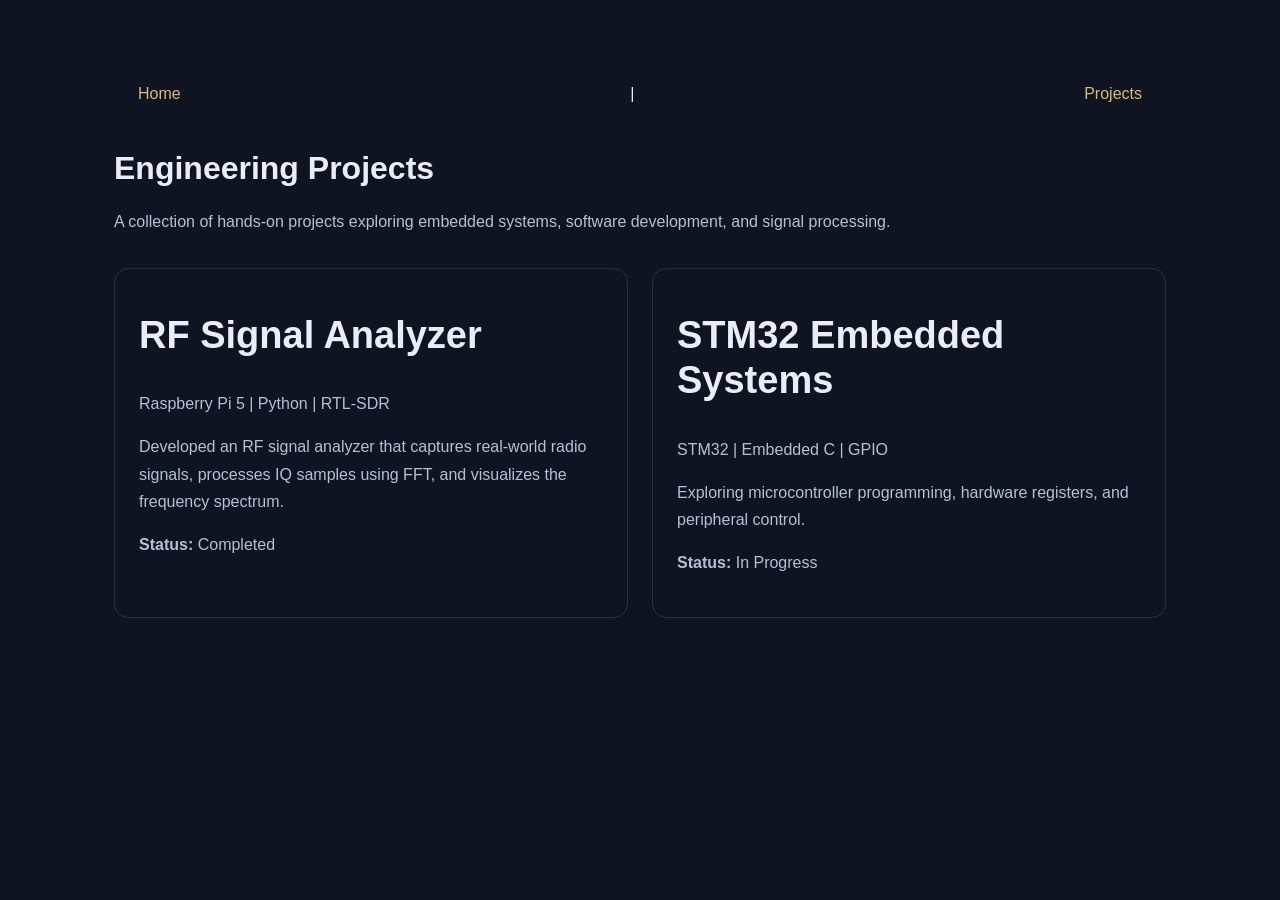
==== projects.html @ ce61bd2b "Add engineering projects page" ====
<!DOCTYPE html>
<html lang="en">
<head>
  <meta charset="UTF-8">
  <meta name="viewport" content="width=device-width, initial-scale=1.0">
  <title>Engineering Projects | Portfolio</title>
  <link rel="stylesheet" href="style.css">
  <style>
    .projects-container {
      max-width: 1100px;
      margin: 60px auto;
      padding: 0 24px;
    }
    .projects-grid {
      display: grid;
      grid-template-columns: repeat(auto-fit, minmax(280px, 1fr));
      gap: 24px;
      margin-top: 32px;
    }
    .project-card {
      border: 1px solid #5556;
      border-radius: 14px;
      padding: 24px;
    }
    .project-card img {
      width: 100%;
      border-radius: 8px;
    }
    .project-card a {
      display: inline-block;
      margin-top: 12px;
    }
  </style>
</head>
<body>
  <main class="projects-container">
    <nav>
      <a href="index.html">Home</a> |
      <a href="projects.html">Projects</a>
    </nav>

    <h1>Engineering Projects</h1>
    <p>
      A collection of hands-on projects exploring
      embedded systems, software development,
      and signal processing.
    </p>

    <div class="projects-grid">
      <article class="project-card">
        <h2>RF Signal Analyzer</h2>
        <p>Raspberry Pi 5 | Python | RTL-SDR</p>
        <p>
          Developed an RF signal analyzer that captures
          real-world radio signals, processes IQ samples
          using FFT, and visualizes the frequency spectrum.
        </p>
        <p><strong>Status:</strong> Completed</p>
      </article>

      <article class="project-card">
        <h2>STM32 Embedded Systems</h2>
        <p>STM32 | Embedded C | GPIO</p>
        <p>
          Exploring microcontroller programming,
          hardware registers, and peripheral control.
        </p>
        <p><strong>Status:</strong> In Progress</p>
      </article>
    </div>
  </main>
</body>
</html>
---- style.css ----
:root {
  --bg: #0f1423;
  --surface: #171e30;
  --text: #e9edf5;
  --muted: #b4c1d4;
  --gold: #d6bd73;
  --border: #293246;
}

* {
  box-sizing: border-box;
}

html {
  scroll-behavior: smooth;
}

body {
  margin: 0;
  background: var(--bg);
  color: var(--text);
  font-family: Arial, Helvetica, sans-serif;
  line-height: 1.7;
}

a {
  color: var(--gold);
  text-decoration: none;
}

header {
  border-bottom: 1px solid var(--border);
}

nav {
  max-width: 1120px;
  margin: auto;
  padding: 20px 24px;
  display: flex;
  align-items: center;
  justify-content: space-between;
  gap: 24px;
}

.brand {
  color: var(--text);
  font-weight: 800;
  letter-spacing: 1px;
}

.brand span {
  color: var(--gold);
}

.links {
  display: flex;
  flex-wrap: wrap;
  gap: 24px;
}

.links a {
  color: var(--text);
  font-size: 14px;
}

main {
  max-width: 1120px;
  margin: auto;
  padding: 0 24px;
}

section {
  padding: 90px 0;
  border-bottom: 1px solid var(--border);
}

.eyebrow {
  color: var(--gold);
  font-size: 12px;
  font-weight: 800;
  letter-spacing: 2px;
  text-transform: uppercase;
}

h1, h2, h3 {
  line-height: 1.2;
}

h2 {
  font-size: 38px;
  margin: 20px 0 32px;
}

p {
  color: var(--muted);
}

/* HOMEPAGE */

.hero {
  padding: 100px 0;
}

.hero-layout {
  display: grid;
  grid-template-columns: minmax(0, 1.6fr) minmax(0, 1fr);
  gap: 50px;
  align-items: center;
}

.hero-text {
  min-width: 0;
}

.hero-name {
  color: var(--gold);
  font-size: 22px;
  font-weight: 700;
  margin: 22px 0;
}

.hero h1 {
  font-size: clamp(38px, 4.2vw, 60px);
  line-height: 1.12;
  letter-spacing: -1.5px;
  margin: 20px 0 28px;
}

.hero h1 em {
  display: block;
  color: var(--gold);
  font-style: normal;
}

.lead {
  font-size: 19px;
  line-height: 1.8;
  max-width: 650px;
}

.actions {
  display: flex;
  align-items: center;
  flex-wrap: wrap;
  gap: 24px;
  margin-top: 32px;
}

.button {
  display: inline-block;
  background: var(--gold);
  color: #101626;
  padding: 14px 22px;
  border-radius: 5px;
  font-weight: 700;
}

.secondary {
  color: var(--gold);
}

/* PHOTO ON RIGHT */

.hero-image {
  width: 100%;
  min-width: 0;
}

.hero-photo {
  display: block;
  width: 100%;
  max-width: 390px;
  height: 480px;
  margin-left: auto;
  object-fit: cover;
  object-position: center;
  border-radius: 18px;
}

/* PROJECTS */

.cards {
  display: grid;
  grid-template-columns: repeat(3, minmax(0, 1fr));
  gap: 24px;
}

.project {
  padding: 24px;
  background: var(--surface);
  border: 1px solid var(--border);
  border-radius: 12px;
}

.project h3 {
  font-size: 21px;
}

.visual {
  display: flex;
  justify-content: space-between;
  gap: 12px;
  padding: 20px;
  background: #222c42;
  border-radius: 8px;
  color: var(--gold);
  font-weight: 800;
}

.visual span {
  font-size: 10px;
  letter-spacing: 1px;
}

.tags {
  color: var(--gold);
  font-size: 13px;
}

small, .note {
  color: var(--muted);
  font-size: 13px;
}

/* ROADMAP */

.timeline {
  display: grid;
  gap: 24px;
  margin-top: 36px;
}

.timeline > div {
  padding: 24px;
  border-left: 3px solid var(--gold);
  background: var(--surface);
}

.timeline b {
  color: var(--text);
}

/* SKILLS */

.two {
  display: grid;
  grid-template-columns: repeat(2, minmax(0, 1fr));
  gap: 32px;
}

footer {
  padding: 32px 20px;
  text-align: center;
  color: var(--muted);
  font-size: 13px;
}

/* MOBILE RESPONSIVENESS */

@media (max-width: 850px) {
  .hero-layout {
    grid-template-columns: 1fr;
  }

  .hero-image {
    max-width: 420px;
  }

  .hero-photo {
    margin-left: 0;
    height: auto;
    max-height: 500px;
  }

  .cards {
    grid-template-columns: 1fr;
  }

  .two {
    grid-template-columns: 1fr;
  }

  .hero {
    padding: 60px 0;
  }
}

@media (max-width: 600px) {
  nav {
    flex-direction: column;
    align-items: flex-start;
  }

  .links {
    gap: 14px;
  }

  .hero h1 {
    font-size: 40px;
  }

  section {
    padding: 60px 0;
  }
}
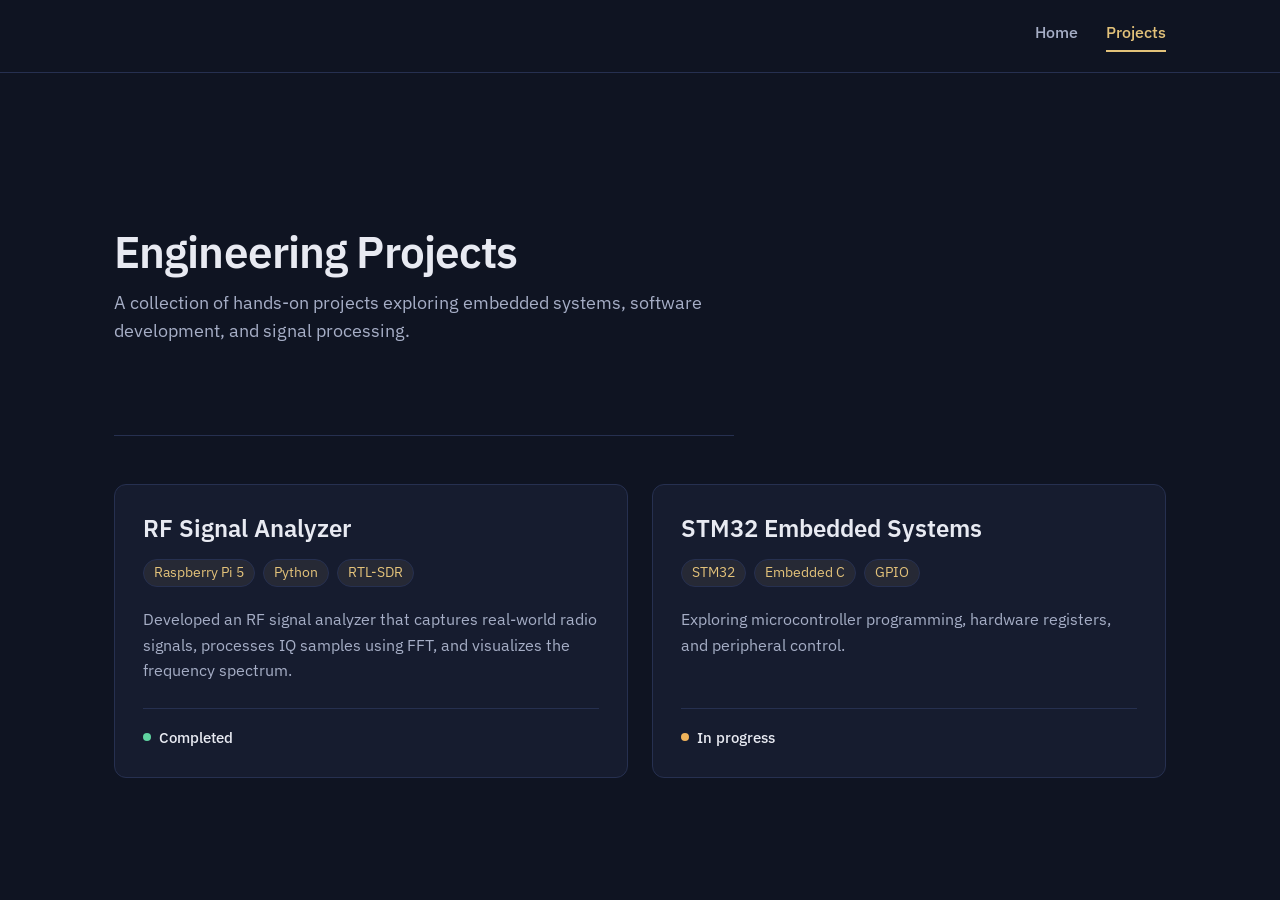
==== commit e717cca5: "Update projects.html" ====
--- a/projects.html
+++ b/projects.html
@@ -5,68 +5,211 @@
   <meta charset="UTF-8">
   <meta name="viewport" content="width=device-width, initial-scale=1.0">
   <title>Engineering Projects | Portfolio</title>
+  <link rel="preconnect" href="https://fonts.googleapis.com">
+  <link rel="preconnect" href="https://fonts.gstatic.com" crossorigin>
+  <link href="https://fonts.googleapis.com/css2?family=IBM+Plex+Sans:wght@400;500;600&display=swap" rel="stylesheet">
   <link rel="stylesheet" href="style.css">
   <style>
+    :root {
+      --bg: #0f1422;
+      --surface: #161c2f;
+      --border: #263050;
+      --text: #e8eaf2;
+      --muted: #a6aec6;
+      --accent: #e3c27a;
+      --done: #5fd3a0;
+      --active: #f0b35a;
+    }
+
+    * { box-sizing: border-box; }
+
+    body {
+      margin: 0;
+      background: var(--bg);
+      color: var(--text);
+      font-family: "IBM Plex Sans", system-ui, -apple-system, "Segoe UI", sans-serif;
+      line-height: 1.6;
+    }
+
+    .site-header {
+      border-bottom: 1px solid var(--border);
+    }
+
+    .site-nav {
+      max-width: 1100px;
+      margin: 0 auto;
+      padding: 20px 24px;
+      display: flex;
+      justify-content: flex-end;
+      gap: 28px;
+    }
+
+    .site-nav a {
+      color: var(--muted);
+      text-decoration: none;
+      font-weight: 500;
+      padding-bottom: 4px;
+      border-bottom: 2px solid transparent;
+    }
+
+    .site-nav a:hover { color: var(--accent); }
+
+    .site-nav a[aria-current="page"] {
+      color: var(--accent);
+      border-bottom-color: var(--accent);
+    }
+
+    a:focus-visible {
+      outline: 2px solid var(--accent);
+      outline-offset: 4px;
+      border-radius: 4px;
+    }
+
     .projects-container {
       max-width: 1100px;
-      margin: 60px auto;
-      padding: 0 24px;
-    }
+      margin: 0 auto;
+      padding: 64px 24px 96px;
+    }
+
+    .projects-intro { max-width: 62ch; }
+
+    .projects-intro h1 {
+      margin: 0 0 12px;
+      font-size: clamp(2rem, 4vw, 2.75rem);
+      font-weight: 600;
+      line-height: 1.15;
+      letter-spacing: -0.02em;
+    }
+
+    .projects-intro p {
+      margin: 0;
+      color: var(--muted);
+      font-size: 1.1rem;
+    }
+
     .projects-grid {
       display: grid;
-      grid-template-columns: repeat(auto-fit, minmax(280px, 1fr));
+      grid-template-columns: repeat(auto-fit, minmax(300px, 1fr));
       gap: 24px;
-      margin-top: 32px;
-    }
+      margin-top: 48px;
+    }
+
     .project-card {
-      border: 1px solid #5556;
-      border-radius: 14px;
-      padding: 24px;
-    }
-    .project-card img {
-      width: 100%;
-      border-radius: 8px;
-    }
-    .project-card a {
-      display: inline-block;
-      margin-top: 12px;
+      display: flex;
+      flex-direction: column;
+      background: var(--surface);
+      border: 1px solid var(--border);
+      border-radius: 12px;
+      padding: 28px;
+      transition: border-color 0.2s;
+    }
+
+    .project-card:hover { border-color: var(--accent); }
+
+    .project-card h2 {
+      margin: 0 0 16px;
+      font-size: 1.5rem;
+      font-weight: 600;
+      line-height: 1.25;
+    }
+
+    .tags {
+      display: flex;
+      flex-wrap: wrap;
+      gap: 8px;
+      margin: 0 0 20px;
+      padding: 0;
+      list-style: none;
+    }
+
+    .tags li {
+      font-size: 0.85rem;
+      color: var(--accent);
+      border: 1px solid var(--border);
+      background: rgba(227, 194, 122, 0.08);
+      padding: 2px 10px;
+      border-radius: 999px;
+    }
+
+    .project-card p.summary {
+      margin: 0 0 24px;
+      color: var(--muted);
+    }
+
+    .status {
+      display: inline-flex;
+      align-items: center;
+      gap: 8px;
+      margin: auto 0 0;
+      padding-top: 16px;
+      border-top: 1px solid var(--border);
+      font-size: 0.95rem;
+      color: var(--muted);
+    }
+
+    .status::before {
+      content: "";
+      width: 8px;
+      height: 8px;
+      border-radius: 50%;
+      background: var(--dot, var(--muted));
+    }
+
+    .status strong { color: var(--text); font-weight: 500; }
+    .status.completed { --dot: var(--done); }
+    .status.in-progress { --dot: var(--active); }
+
+    @media (max-width: 480px) {
+      .projects-container { padding-top: 40px; }
+      .project-card { padding: 22px; }
     }
   </style>
 </head>
 <body>
+  <header class="site-header">
+    <nav class="site-nav" aria-label="Main">
+      <a href="index.html">Home</a>
+      <a href="projects.html" aria-current="page">Projects</a>
+    </nav>
+  </header>
+
   <main class="projects-container">
-    <nav>
-      <a href="index.html">Home</a> |
-      <a href="projects.html">Projects</a>
-    </nav>
-
-    <h1>Engineering Projects</h1>
-    <p>
-      A collection of hands-on projects exploring
-      embedded systems, software development,
-      and signal processing.
-    </p>
+    <section class="projects-intro">
+      <h1>Engineering Projects</h1>
+      <p>
+        A collection of hands-on projects exploring embedded systems,
+        software development, and signal processing.
+      </p>
+    </section>
 
     <div class="projects-grid">
       <article class="project-card">
         <h2>RF Signal Analyzer</h2>
-        <p>Raspberry Pi 5 | Python | RTL-SDR</p>
-        <p>
-          Developed an RF signal analyzer that captures
-          real-world radio signals, processes IQ samples
-          using FFT, and visualizes the frequency spectrum.
+        <ul class="tags" aria-label="Technologies">
+          <li>Raspberry Pi 5</li>
+          <li>Python</li>
+          <li>RTL-SDR</li>
+        </ul>
+        <p class="summary">
+          Developed an RF signal analyzer that captures real-world radio
+          signals, processes IQ samples using FFT, and visualizes the
+          frequency spectrum.
         </p>
-        <p><strong>Status:</strong> Completed</p>
+        <p class="status completed"><strong>Completed</strong></p>
       </article>
 
       <article class="project-card">
         <h2>STM32 Embedded Systems</h2>
-        <p>STM32 | Embedded C | GPIO</p>
-        <p>
-          Exploring microcontroller programming,
-          hardware registers, and peripheral control.
+        <ul class="tags" aria-label="Technologies">
+          <li>STM32</li>
+          <li>Embedded C</li>
+          <li>GPIO</li>
+        </ul>
+        <p class="summary">
+          Exploring microcontroller programming, hardware registers, and
+          peripheral control.
         </p>
-        <p><strong>Status:</strong> In Progress</p>
+        <p class="status in-progress"><strong>In progress</strong></p>
       </article>
     </div>
   </main>
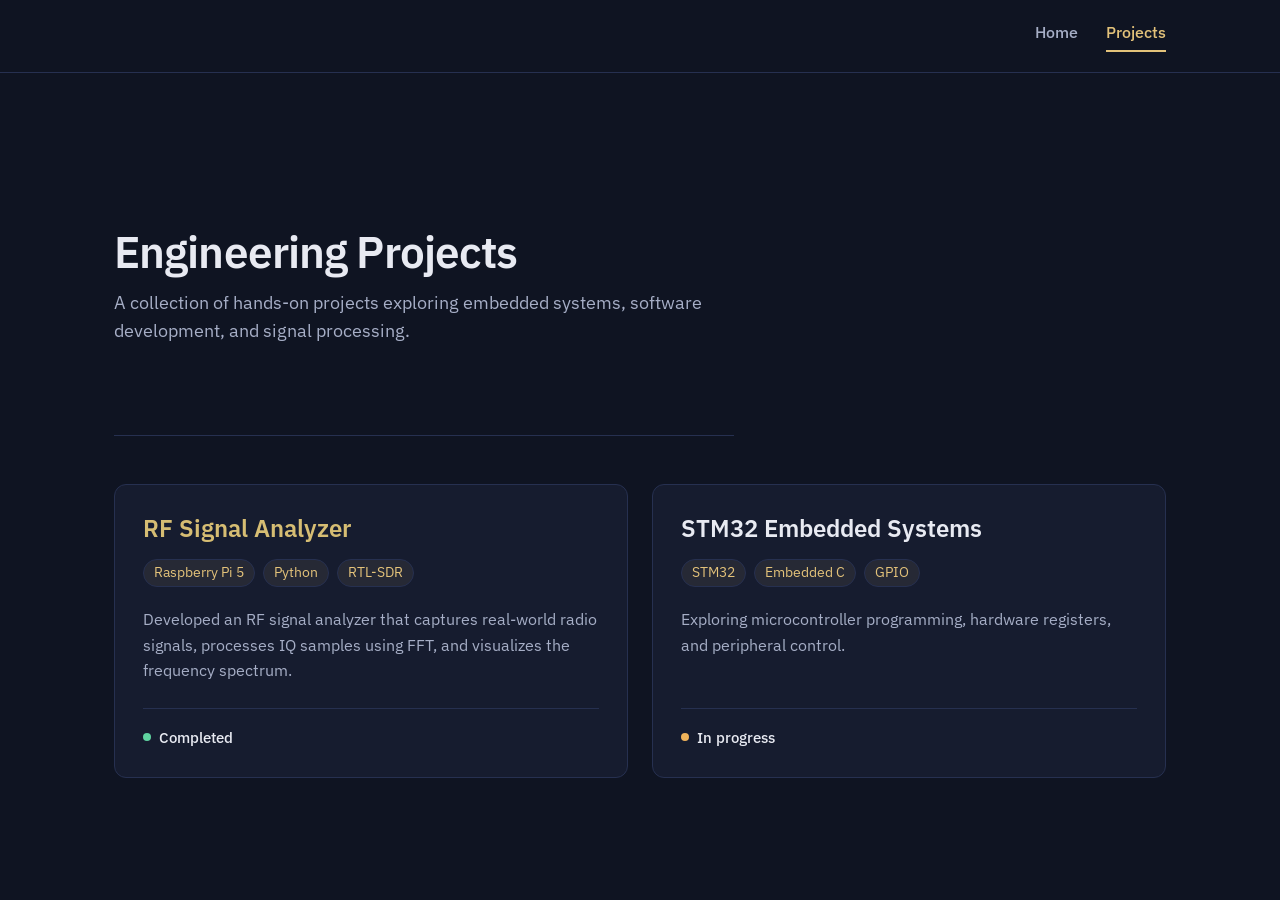
==== commit f2deed3e: "Make RF Signal Analyzer project clickable" ====
--- a/projects.html
+++ b/projects.html
@@ -184,7 +184,9 @@
 
     <div class="projects-grid">
       <article class="project-card">
-        <h2>RF Signal Analyzer</h2>
+        <h2>
+          <a href="rf-signal-analyzer.html">RF Signal Analyzer</a>
+        </h2>
         <ul class="tags" aria-label="Technologies">
           <li>Raspberry Pi 5</li>
           <li>Python</li>
